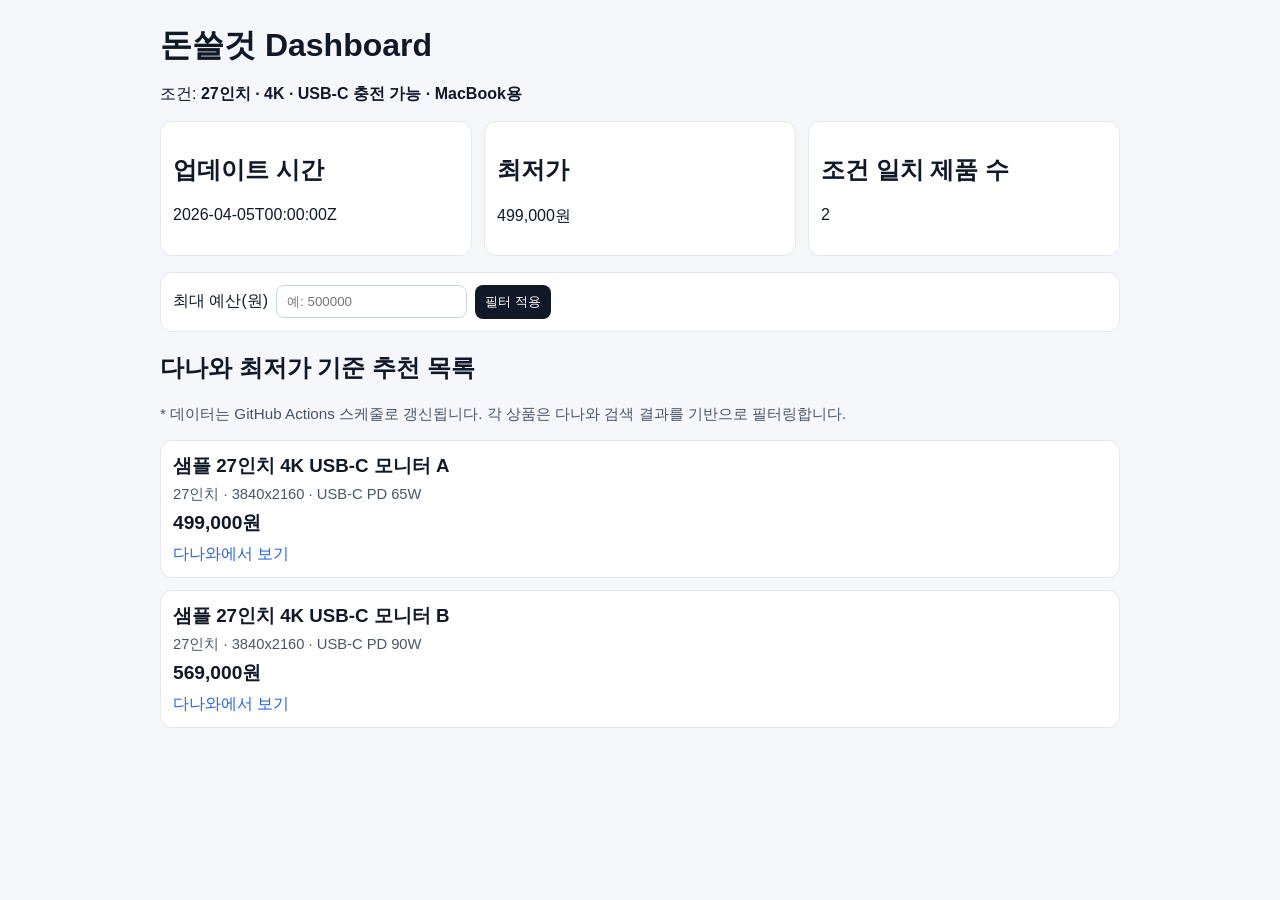
==== index.html @ 53638725 "feat: add danawa monitor dashboard with pages workflows" ====
<!doctype html>
<html lang="ko">
  <head>
    <meta charset="UTF-8" />
    <meta name="viewport" content="width=device-width, initial-scale=1.0" />
    <title>돈쓸것 Dashboard - 27인치 4K USB-C 모니터</title>
    <link rel="stylesheet" href="style.css" />
  </head>
  <body>
    <main class="container">
      <header>
        <h1>돈쓸것 Dashboard</h1>
        <p>
          조건: <strong>27인치 · 4K · USB-C 충전 가능 · MacBook용</strong>
        </p>
      </header>

      <section class="summary" aria-label="요약 정보">
        <div class="card">
          <h2>업데이트 시간</h2>
          <p id="updatedAt">-</p>
        </div>
        <div class="card">
          <h2>최저가</h2>
          <p id="lowestPrice">-</p>
        </div>
        <div class="card">
          <h2>조건 일치 제품 수</h2>
          <p id="productCount">-</p>
        </div>
      </section>

      <section>
        <div class="toolbar">
          <label for="maxPriceInput">최대 예산(원)</label>
          <input id="maxPriceInput" type="number" min="0" placeholder="예: 500000" />
          <button id="applyFilterButton" type="button">필터 적용</button>
        </div>
      </section>

      <section>
        <h2>다나와 최저가 기준 추천 목록</h2>
        <p class="notice">
          * 데이터는 GitHub Actions 스케줄로 갱신됩니다. 각 상품은 다나와 검색 결과를 기반으로 필터링합니다.
        </p>
        <div id="list" class="list"></div>
      </section>
    </main>

    <template id="itemTemplate">
      <article class="item">
        <h3 class="name"></h3>
        <div class="meta"></div>
        <div class="price"></div>
        <a class="link" target="_blank" rel="noreferrer noopener">다나와에서 보기</a>
      </article>
    </template>

    <script src="app.js" defer></script>
  </body>
</html>
---- style.css ----
:root {
  color-scheme: light;
  font-family: -apple-system, BlinkMacSystemFont, 'Segoe UI', Roboto, sans-serif;
}

body {
  margin: 0;
  background: #f5f7fb;
  color: #111827;
}

.container {
  width: min(960px, calc(100vw - 32px));
  margin: 24px auto;
}

header {
  margin-bottom: 16px;
}

h1 {
  margin: 0;
}

.summary {
  display: grid;
  grid-template-columns: repeat(auto-fit, minmax(180px, 1fr));
  gap: 12px;
  margin-bottom: 16px;
}

.card,
.item,
.toolbar {
  background: #fff;
  border: 1px solid #e5e7eb;
  border-radius: 12px;
  padding: 12px;
}

.toolbar {
  display: flex;
  gap: 8px;
  align-items: center;
  flex-wrap: wrap;
}

input,
button {
  padding: 8px 10px;
  border: 1px solid #cbd5e1;
  border-radius: 8px;
}

button {
  background: #111827;
  color: #fff;
  border: none;
  cursor: pointer;
}

.notice {
  color: #4b5563;
  font-size: 0.95rem;
}

.list {
  display: grid;
  gap: 12px;
}

.item h3 {
  margin-top: 0;
  margin-bottom: 6px;
}

.meta {
  color: #4b5563;
  font-size: 0.92rem;
  margin-bottom: 6px;
}

.price {
  font-size: 1.2rem;
  font-weight: 700;
  margin-bottom: 8px;
}

.link {
  color: #2563eb;
  text-decoration: none;
}
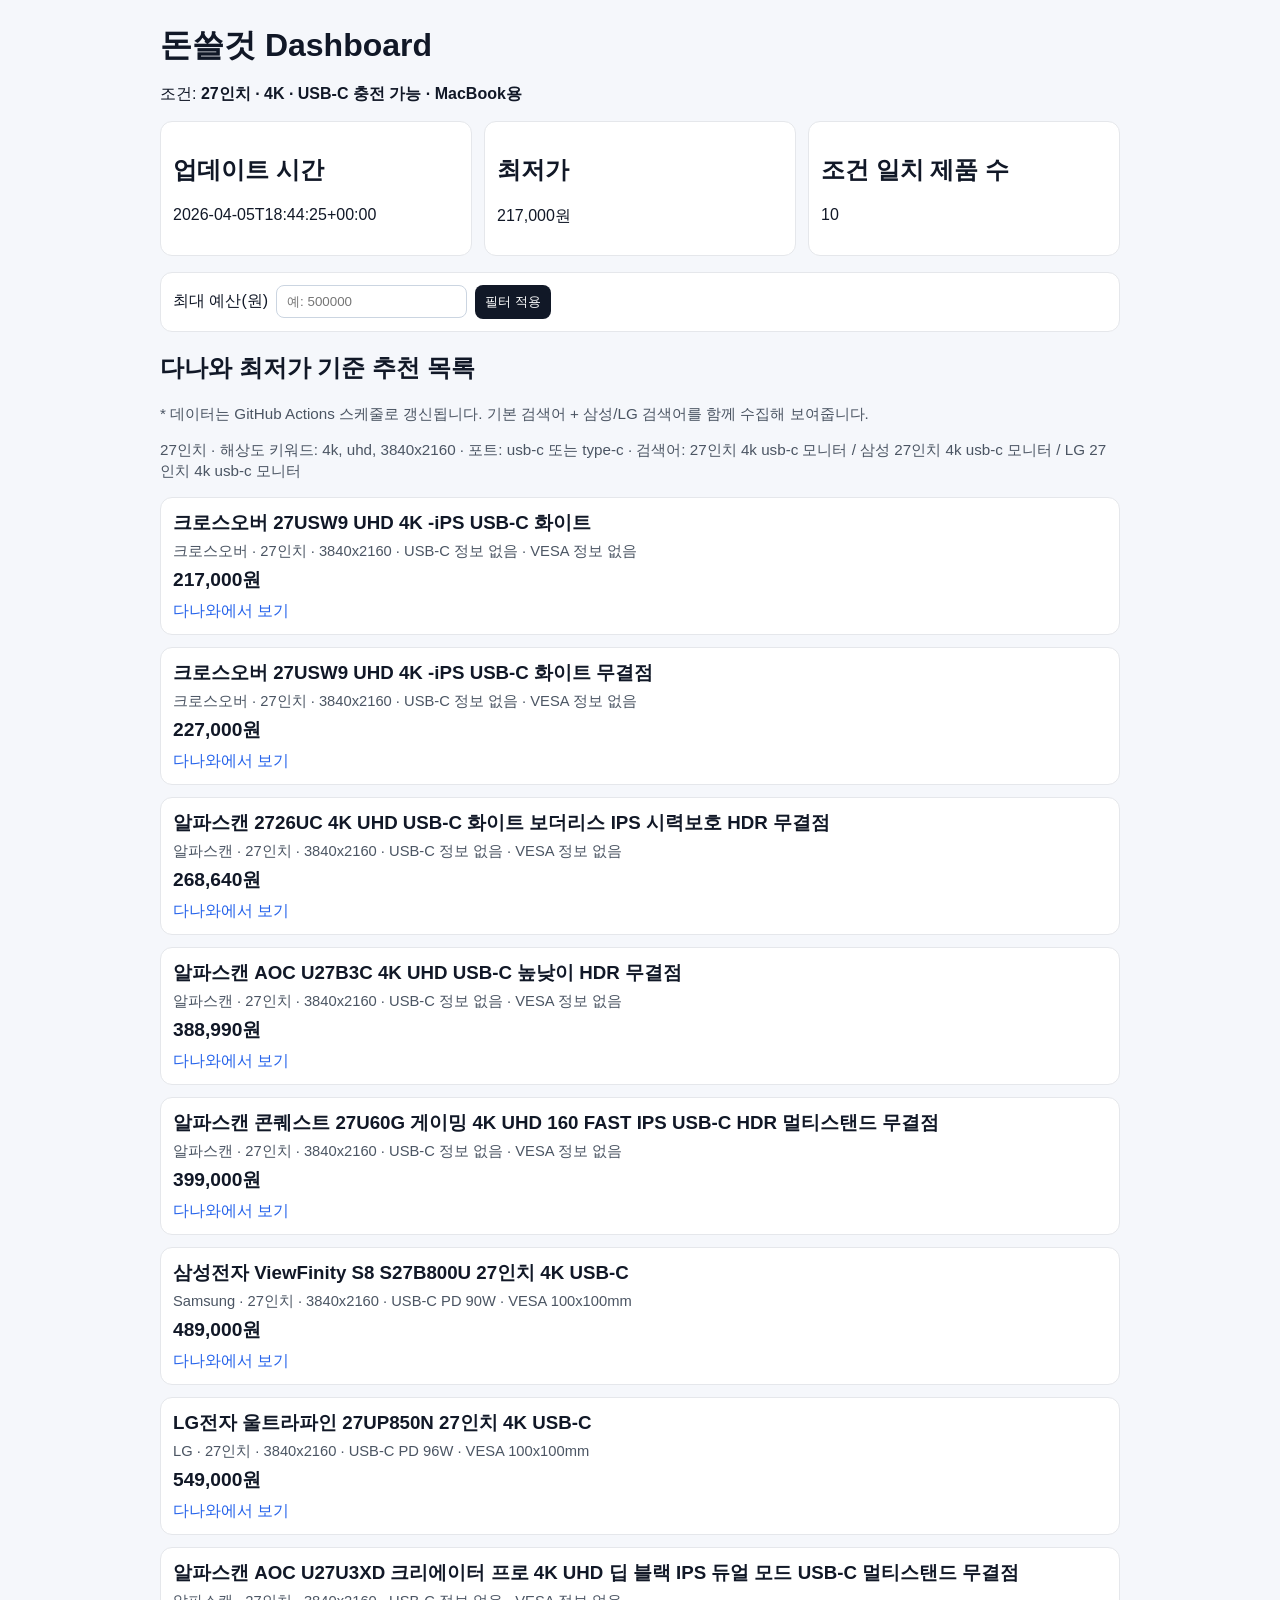
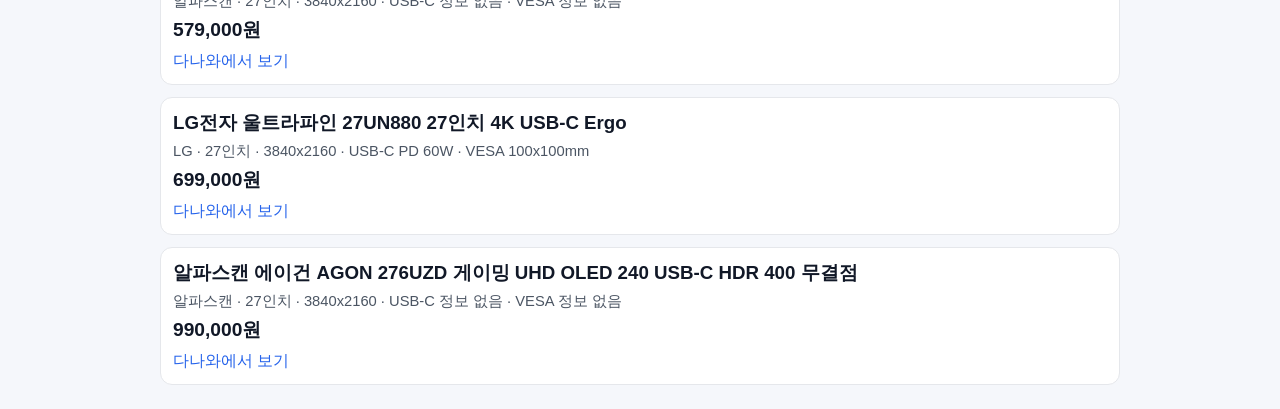
==== commit 65b21c86: "Expand monitor metadata and show filter criteria" ====
--- a/index.html
+++ b/index.html
@@ -41,8 +41,9 @@
       <section>
         <h2>다나와 최저가 기준 추천 목록</h2>
         <p class="notice">
-          * 데이터는 GitHub Actions 스케줄로 갱신됩니다. 각 상품은 다나와 검색 결과를 기반으로 필터링합니다.
+          * 데이터는 GitHub Actions 스케줄로 갱신됩니다. 기본 검색어 + 삼성/LG 검색어를 함께 수집해 보여줍니다.
         </p>
+        <p id="filterDetails" class="notice"></p>
         <div id="list" class="list"></div>
       </section>
     </main>
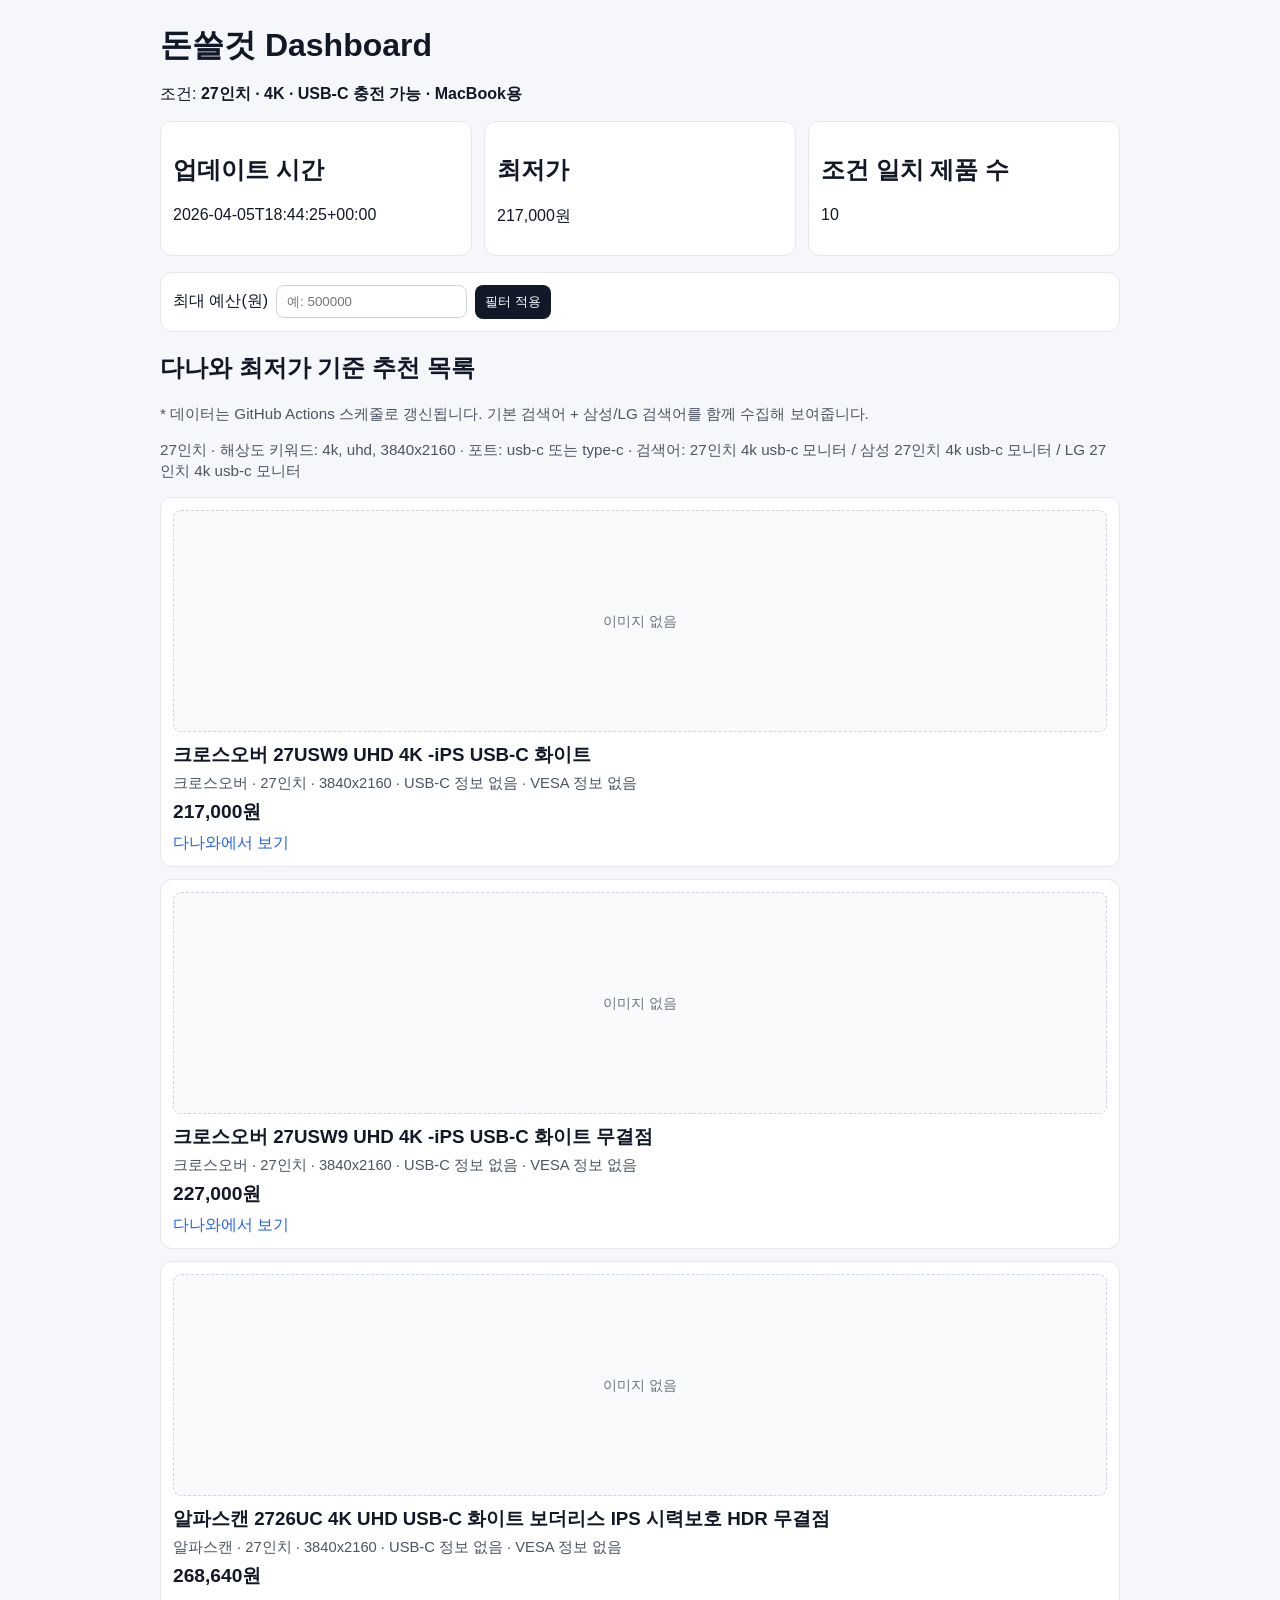
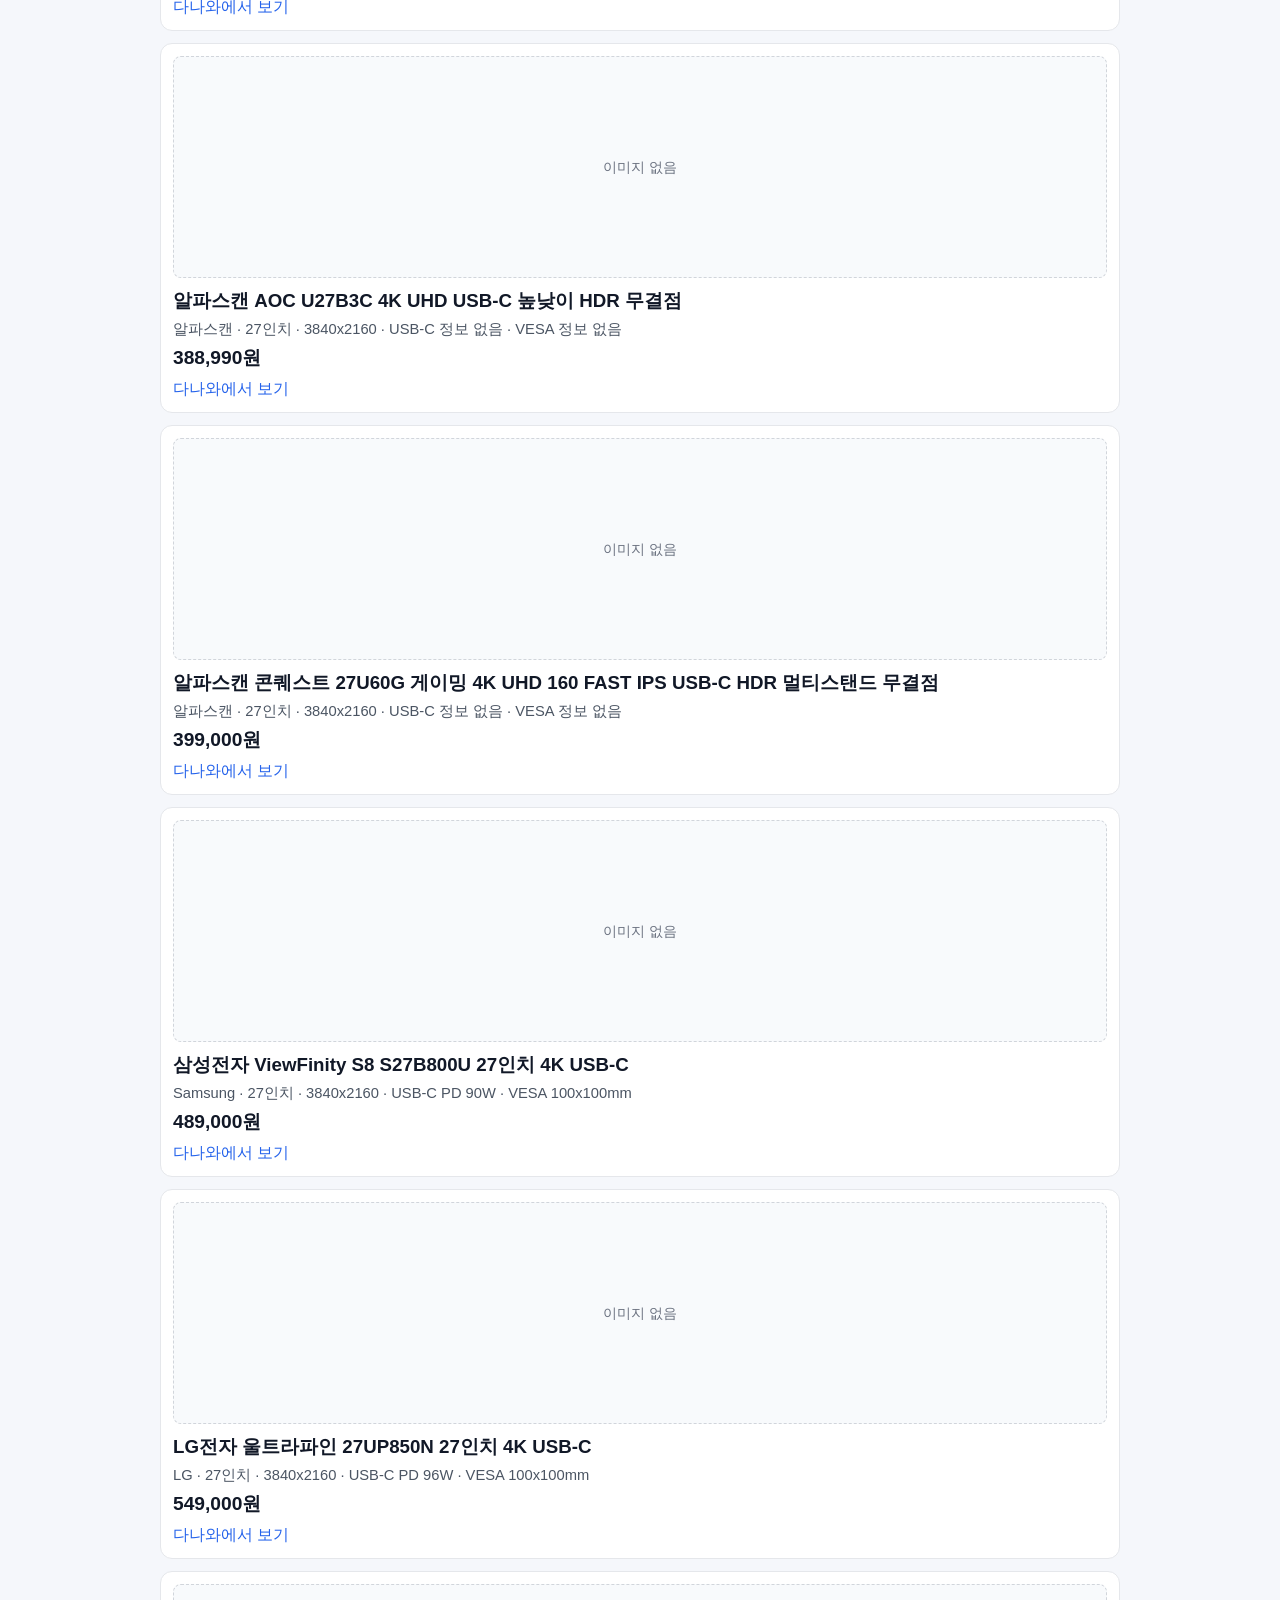
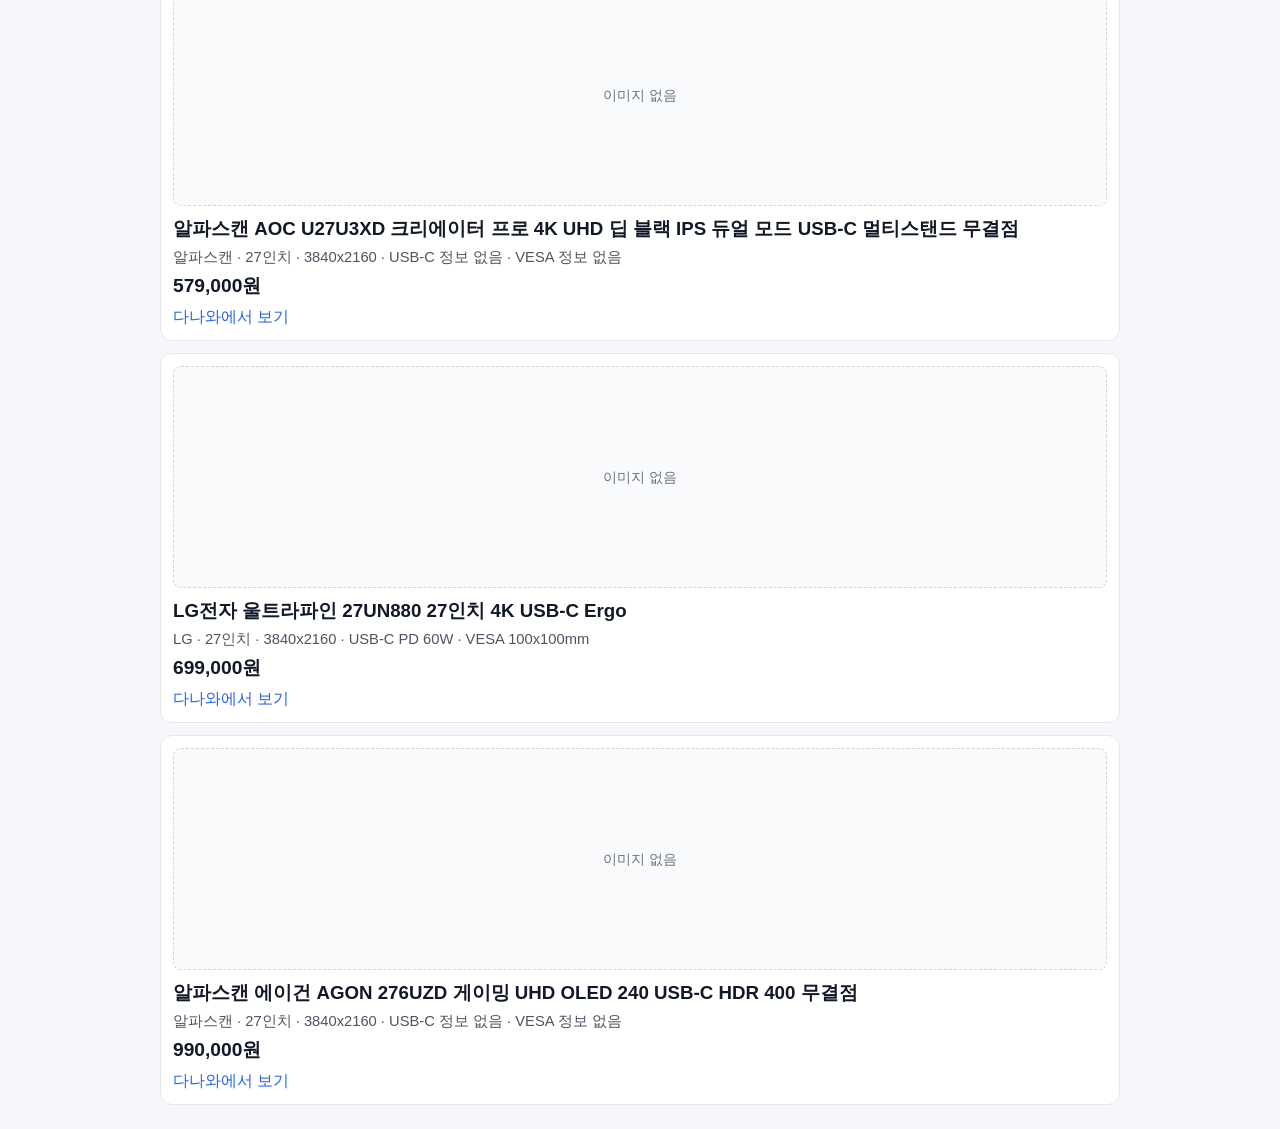
==== commit c181e168: "Improve detail-based PD/image parsing and UI fallback resilience" ====
--- a/index.html
+++ b/index.html
@@ -50,6 +50,10 @@
 
     <template id="itemTemplate">
       <article class="item">
+        <div class="thumb-shell">
+          <img class="thumb" alt="" loading="lazy" />
+          <div class="thumb-placeholder" aria-hidden="true">이미지 없음</div>
+        </div>
         <h3 class="name"></h3>
         <div class="meta"></div>
         <div class="price"></div>
--- a/style.css
+++ b/style.css
@@ -74,6 +74,31 @@
   margin-bottom: 6px;
 }
 
+.thumb {
+  width: 100%;
+  height: 220px;
+  object-fit: contain;
+  background: #f8fafc;
+  border: 1px solid #e5e7eb;
+  border-radius: 8px;
+  margin-bottom: 10px;
+}
+
+.thumb-shell {
+  margin-bottom: 10px;
+}
+
+.thumb-placeholder {
+  height: 220px;
+  display: grid;
+  place-items: center;
+  color: #6b7280;
+  background: #f8fafc;
+  border: 1px dashed #d1d5db;
+  border-radius: 8px;
+  font-size: 0.9rem;
+}
+
 .meta {
   color: #4b5563;
   font-size: 0.92rem;
